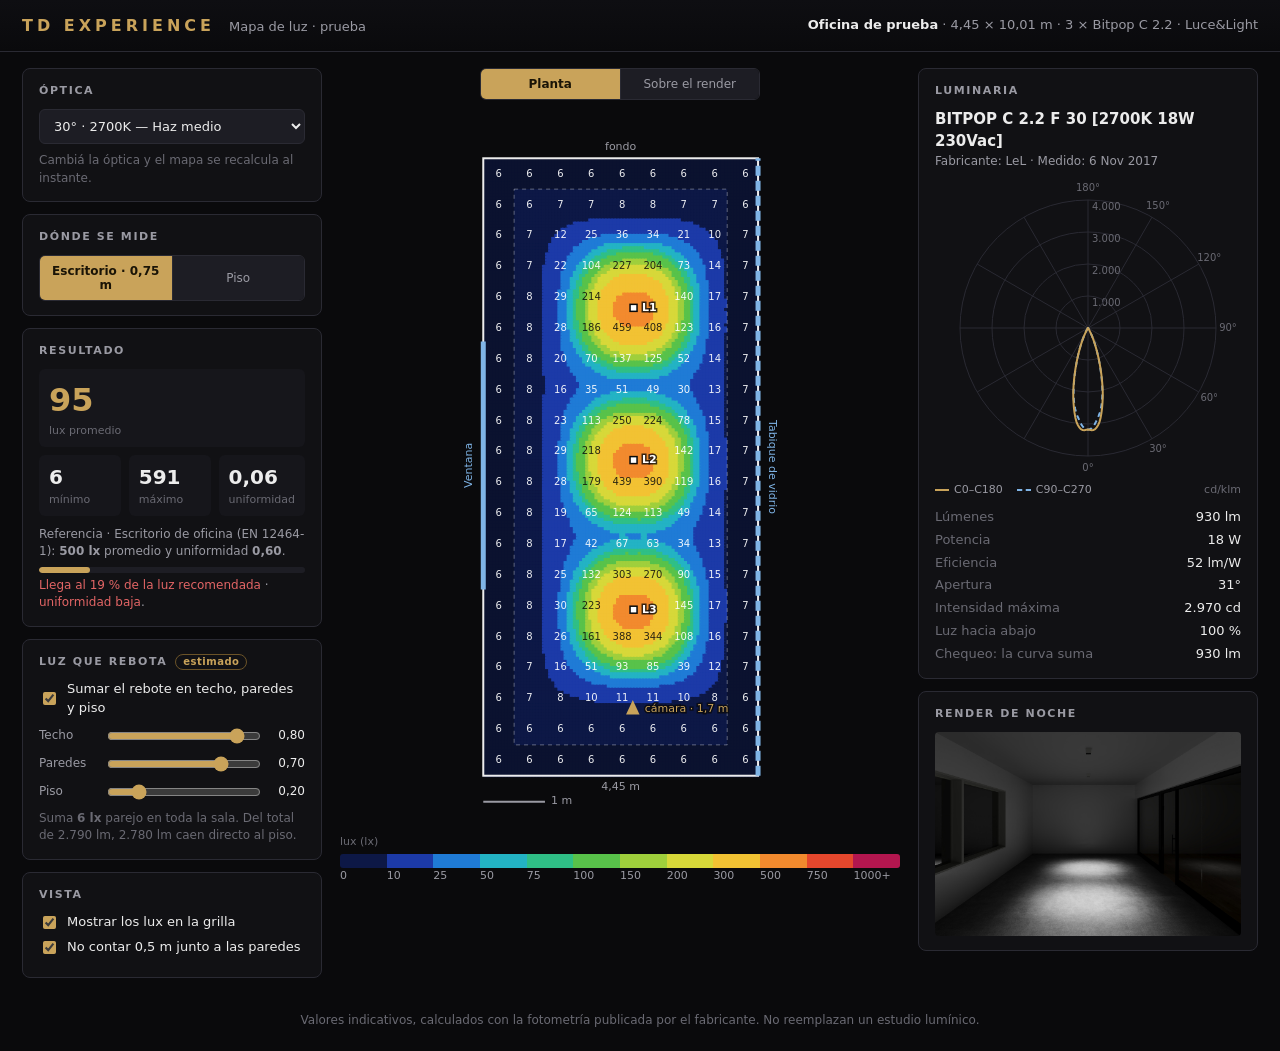
==== mapa-de-luz/index.html @ 8c37c516 "Mapa de luz: escena Oficina Bitpop con ópticas + ficha Fotometría - Herramienta interna /mapa-de-luz" ====
<!DOCTYPE html>
<html lang="es">
<head>
  <meta charset="UTF-8" />
  <meta name="viewport" content="width=device-width, initial-scale=1.0" />
  <title>Mapa de luz · TD Experience</title>
  <link rel="stylesheet" href="css/mapa-de-luz.css" />
</head>
<body>

  <header class="topbar">
    <div class="brand">
      <span class="brand-mark">TD EXPERIENCE</span>
      <span class="brand-sub">Mapa de luz · prueba</span>
    </div>
    <div id="escena-titulo" class="escena-titulo">Cargando escena…</div>
  </header>

  <main class="layout">

    <!-- Controles + resultados -->
    <section class="panel panel-controles">
      <div class="bloque">
        <h2>Óptica</h2>
        <select id="sel-ies"></select>
        <p class="ayuda">Cambiá la óptica y el mapa se recalcula al instante.</p>
      </div>

      <div class="bloque">
        <h2>Dónde se mide</h2>
        <div class="segmentado" id="seg-plano">
          <button data-plano="0.75" class="activo">Escritorio · 0,75 m</button>
          <button data-plano="0">Piso</button>
        </div>
      </div>

      <div class="bloque">
        <h2>Resultado</h2>
        <div class="kpis">
          <div class="kpi kpi-grande"><span class="kpi-num" id="k-prom">—</span><span class="kpi-lbl">lux promedio</span></div>
          <div class="kpi"><span class="kpi-num" id="k-min">—</span><span class="kpi-lbl">mínimo</span></div>
          <div class="kpi"><span class="kpi-num" id="k-max">—</span><span class="kpi-lbl">máximo</span></div>
          <div class="kpi"><span class="kpi-num" id="k-uni">—</span><span class="kpi-lbl">uniformidad</span></div>
        </div>
        <div class="referencia" id="referencia"></div>
      </div>

      <div class="bloque">
        <h2>Luz que rebota <span class="tag">estimado</span></h2>
        <label class="check"><input type="checkbox" id="chk-rebote" checked /> Sumar el rebote en techo, paredes y piso</label>
        <div class="deslizador"><span>Techo</span><input type="range" id="r-techo" min="0.05" max="0.9" step="0.05" /><b id="v-techo"></b></div>
        <div class="deslizador"><span>Paredes</span><input type="range" id="r-paredes" min="0.05" max="0.9" step="0.05" /><b id="v-paredes"></b></div>
        <div class="deslizador"><span>Piso</span><input type="range" id="r-piso" min="0.05" max="0.9" step="0.05" /><b id="v-piso"></b></div>
        <p class="ayuda" id="rebote-info"></p>
      </div>

      <div class="bloque">
        <h2>Vista</h2>
        <label class="check"><input type="checkbox" id="chk-numeros" checked /> Mostrar los lux en la grilla</label>
        <label class="check"><input type="checkbox" id="chk-borde" checked /> No contar 0,5 m junto a las paredes</label>
      </div>
    </section>

    <!-- Planta -->
    <section class="panel panel-mapa">
      <div class="segmentado seg-vista" id="seg-vista">
        <button data-vista="planta" class="activo">Planta</button>
        <button data-vista="render">Sobre el render</button>
      </div>

      <div class="mapa-wrap" id="mapa-wrap">
        <canvas id="mapa"></canvas>
        <div class="tooltip" id="tooltip" hidden></div>
      </div>

      <div class="render-wrap" id="render-wrap" hidden>
        <div class="escenario">
          <img id="compuesto-base" alt="Render de la escena" />
          <canvas id="compuesto"></canvas>
          <div class="switch-app" id="switch-app">
            <button data-capa="render">Render</button>
            <button data-capa="mapa" class="activo">Mapa de luz</button>
          </div>
        </div>
        <div class="render-pie">
          <label class="fondo">Fondo <select id="sel-fondo"></select></label>
          <span id="compuesto-nota"></span>
          <button class="btn-mini btn-oro" id="btn-guardar-app" hidden>Guardar para la app</button>
          <button class="btn-mini" id="btn-descargar">Descargar imagen</button>
        </div>
      </div>

      <div class="leyenda" id="leyenda"></div>
    </section>

    <!-- Ficha de la luminaria + render -->
    <section class="panel panel-ficha">
      <div class="bloque">
        <h2>Luminaria</h2>
        <div class="ficha-nombre" id="f-nombre">—</div>
        <div class="ficha-fab" id="f-fab"></div>
        <canvas id="polar" width="300" height="300"></canvas>
        <div class="polar-leyenda"><span class="c0">C0–C180</span><span class="c90">C90–C270</span><span class="unidad">cd/klm</span></div>
        <dl class="ficha-datos" id="f-datos"></dl>
      </div>

      <div class="bloque">
        <h2>Render de noche</h2>
        <img id="render" alt="Render de la escena solo con las luminarias" hidden />
        <p class="ayuda" id="render-falta" hidden>Guardá el render de noche como <code>mapa-de-luz/escenas/oficina-prueba-noche.jpg</code> y aparece acá para comparar.</p>
      </div>
    </section>

  </main>

  <footer class="pie">
    Valores indicativos, calculados con la fotometría publicada por el fabricante. No reemplazan un estudio lumínico.
  </footer>

  <script src="../js/ies.js"></script>
  <script src="js/mapa-de-luz.js"></script>
</body>
</html>
---- mapa-de-luz/css/mapa-de-luz.css ----
/* Mapa de luz — herramienta interna TD Experience. Misma paleta que el Space Planner. */

:root {
  --bg-0: #0a0a0c;
  --bg-1: #111114;
  --bg-2: #16161b;
  --bg-3: #1d1d24;
  --line: #2a2a33;
  --text: #ececec;
  --text-dim: #9a9aa3;
  --muted: #6a6a73;
  --gold: #c9a35a;
  --gold-dim: #6b5328;
  --blue: #7fb4e6;
  --green: #6cc28e;
  --red: #e26565;
  --radius: 8px;
  font-family: 'Inter', 'Segoe UI', system-ui, -apple-system, sans-serif;
}

* { box-sizing: border-box; }
[hidden] { display: none !important; }

html, body {
  margin: 0;
  background: var(--bg-0);
  color: var(--text);
  font-size: 14px;
  line-height: 1.45;
}

button, select, input { font-family: inherit; }

/* ---------- Topbar ---------- */
.topbar {
  display: flex;
  align-items: center;
  justify-content: space-between;
  gap: 16px;
  padding: 14px 22px;
  background: linear-gradient(180deg, #0e0e12 0%, #0a0a0c 100%);
  border-bottom: 1px solid var(--line);
}
.brand { display: flex; align-items: baseline; gap: 14px; }
.brand-mark { font-size: 16px; letter-spacing: 4px; font-weight: 600; color: var(--gold); }
.brand-sub { color: var(--text-dim); font-size: 13px; }
.escena-titulo { color: var(--text-dim); font-size: 13px; text-align: right; }
.escena-titulo b { color: var(--text); font-weight: 600; }

/* ---------- Layout ---------- */
.layout {
  display: grid;
  grid-template-columns: 300px minmax(0, 1fr) 340px;
  gap: 16px;
  padding: 16px 22px;
  align-items: start;
}
@media (max-width: 1180px) {
  .layout { grid-template-columns: 300px minmax(0, 1fr); }
  .panel-ficha { grid-column: 1 / -1; display: grid; grid-template-columns: 1fr 1fr; gap: 16px; }
}
@media (max-width: 760px) {
  .layout { grid-template-columns: 1fr; }
  .panel-ficha { grid-template-columns: 1fr; }
}

.panel { min-width: 0; }
.bloque {
  background: var(--bg-1);
  border: 1px solid var(--line);
  border-radius: var(--radius);
  padding: 14px 16px;
  margin-bottom: 12px;
}
.bloque h2 {
  margin: 0 0 10px;
  font-size: 11px;
  letter-spacing: 1.6px;
  text-transform: uppercase;
  color: var(--text-dim);
  font-weight: 600;
  display: flex; align-items: center; gap: 8px;
}
.tag {
  font-size: 10px; letter-spacing: .5px; text-transform: none;
  color: var(--gold); border: 1px solid var(--gold-dim); border-radius: 10px; padding: 0 7px;
}
.ayuda { color: var(--muted); font-size: 12px; margin: 8px 0 0; }
.ayuda code { color: var(--text-dim); font-size: 11px; word-break: break-all; }

select {
  width: 100%;
  background: var(--bg-3);
  color: var(--text);
  border: 1px solid var(--line);
  border-radius: 6px;
  padding: 8px 10px;
  font-size: 13px;
}

.segmentado { display: flex; border: 1px solid var(--line); border-radius: 6px; overflow: hidden; }
.segmentado button {
  flex: 1; background: var(--bg-3); color: var(--text-dim); border: 0; padding: 8px 6px;
  font-size: 12px; cursor: pointer;
}
.segmentado button + button { border-left: 1px solid var(--line); }
.segmentado button.activo { background: var(--gold); color: #1a1406; font-weight: 600; }

.check { display: flex; gap: 8px; align-items: center; font-size: 13px; color: var(--text); margin: 6px 0; cursor: pointer; }
.check input { accent-color: var(--gold); }

.deslizador { display: grid; grid-template-columns: 58px 1fr 38px; align-items: center; gap: 8px; margin-top: 8px; font-size: 12px; color: var(--text-dim); }
.deslizador input { accent-color: var(--gold); width: 100%; }
.deslizador b { color: var(--text); font-weight: 500; text-align: right; font-variant-numeric: tabular-nums; }

/* ---------- KPIs ---------- */
.kpis { display: grid; grid-template-columns: repeat(3, 1fr); gap: 8px; }
.kpi { background: var(--bg-2); border-radius: 6px; padding: 8px 10px; display: flex; flex-direction: column; }
.kpi-grande { grid-column: 1 / -1; }
.kpi-num { font-size: 20px; font-weight: 600; font-variant-numeric: tabular-nums; }
.kpi-grande .kpi-num { font-size: 32px; color: var(--gold); }
.kpi-lbl { font-size: 11px; color: var(--muted); }

.referencia { margin-top: 10px; font-size: 12px; color: var(--text-dim); }
.barra { height: 6px; background: var(--bg-3); border-radius: 3px; margin: 6px 0 4px; overflow: hidden; }
.barra > i { display: block; height: 100%; background: var(--gold); border-radius: 3px; }
.referencia .mal { color: var(--red); }
.referencia .bien { color: var(--green); }

/* ---------- Mapa ---------- */
.panel-mapa { display: flex; flex-direction: column; align-items: center; }
.mapa-wrap { position: relative; }
#mapa { display: block; border-radius: 4px; cursor: crosshair; }
.tooltip {
  position: absolute; pointer-events: none; transform: translate(12px, -50%);
  background: rgba(10,10,12,.92); border: 1px solid var(--line); border-radius: 6px;
  padding: 5px 9px; font-size: 12px; white-space: nowrap; font-variant-numeric: tabular-nums;
}
.tooltip b { color: var(--gold); font-size: 14px; }

.leyenda { margin-top: 12px; width: 100%; max-width: 560px; }
.leyenda-barra { display: flex; height: 14px; border-radius: 3px; overflow: hidden; }
.leyenda-barra i { flex: 1; }
.leyenda-nums { display: flex; font-size: 11px; color: var(--text-dim); font-variant-numeric: tabular-nums; }
.leyenda-nums span { flex: 1; text-align: left; }
.leyenda-titulo { font-size: 11px; color: var(--muted); margin-bottom: 4px; }

/* ---------- Sobre el render ---------- */
.seg-vista { width: 280px; margin-bottom: 12px; }
.render-wrap { width: 100%; max-width: 1000px; }
.escenario { position: relative; border-radius: 6px; overflow: hidden; background: #000; }
.escenario img, .escenario canvas { display: block; width: 100%; height: auto; }
.escenario canvas { position: absolute; inset: 0; transition: opacity .6s ease; }
.escenario.ver-render canvas { opacity: 0; }
.switch-app {
  position: absolute; left: 50%; bottom: 14px; transform: translateX(-50%);
  display: flex; gap: 2px; padding: 3px; border-radius: 8px; background: rgba(10,10,12,.82);
}
.switch-app button { background: transparent; color: var(--text); border: 0; border-radius: 6px; padding: 6px 14px; font-size: 12px; cursor: pointer; }
.switch-app button.activo { background: var(--gold); color: #1a1406; font-weight: 600; }
.render-pie { display: flex; justify-content: space-between; align-items: center; gap: 12px; margin-top: 8px; font-size: 12px; color: var(--muted); }
.render-pie .fondo { display: flex; align-items: center; gap: 6px; white-space: nowrap; }
.render-pie .fondo select { width: auto; padding: 4px 8px; font-size: 12px; }
#compuesto-nota { flex: 1; }
#compuesto-nota .falta { color: #d6a44b; }
.btn-mini { background: var(--bg-3); color: var(--text); border: 1px solid var(--line); border-radius: 6px; padding: 6px 10px; font-size: 12px; cursor: pointer; white-space: nowrap; }
.btn-mini:hover { border-color: var(--gold-dim); }
.btn-oro { background: var(--gold); color: #1a1406; border-color: var(--gold); font-weight: 600; }
.btn-oro:hover { border-color: #e0bd72; }
.btn-mini:disabled { opacity: .6; cursor: wait; }

/* ---------- Ficha ---------- */
.ficha-nombre { font-size: 15px; font-weight: 600; }
.ficha-fab { color: var(--text-dim); font-size: 12px; margin-bottom: 8px; }
#polar { display: block; width: 100%; max-width: 300px; height: auto; aspect-ratio: 1; margin: 0 auto; }
.polar-leyenda { display: flex; gap: 14px; font-size: 11px; color: var(--text-dim); margin: 4px 0 10px; }
.polar-leyenda .c0::before, .polar-leyenda .c90::before {
  content: ''; display: inline-block; width: 14px; height: 0; margin-right: 5px; vertical-align: middle;
}
.polar-leyenda .c0::before { border-top: 2px solid var(--gold); }
.polar-leyenda .c90::before { border-top: 2px dashed var(--blue); }
.polar-leyenda .unidad { margin-left: auto; color: var(--muted); }

.ficha-datos { display: grid; grid-template-columns: auto 1fr; gap: 4px 12px; margin: 0; font-size: 13px; }
.ficha-datos dt { color: var(--muted); }
.ficha-datos dd { margin: 0; text-align: right; font-variant-numeric: tabular-nums; }

#render { width: 100%; border-radius: 4px; display: block; }

.pie { color: var(--muted); font-size: 12px; text-align: center; padding: 6px 22px 22px; }

.error { color: var(--red); padding: 20px; }
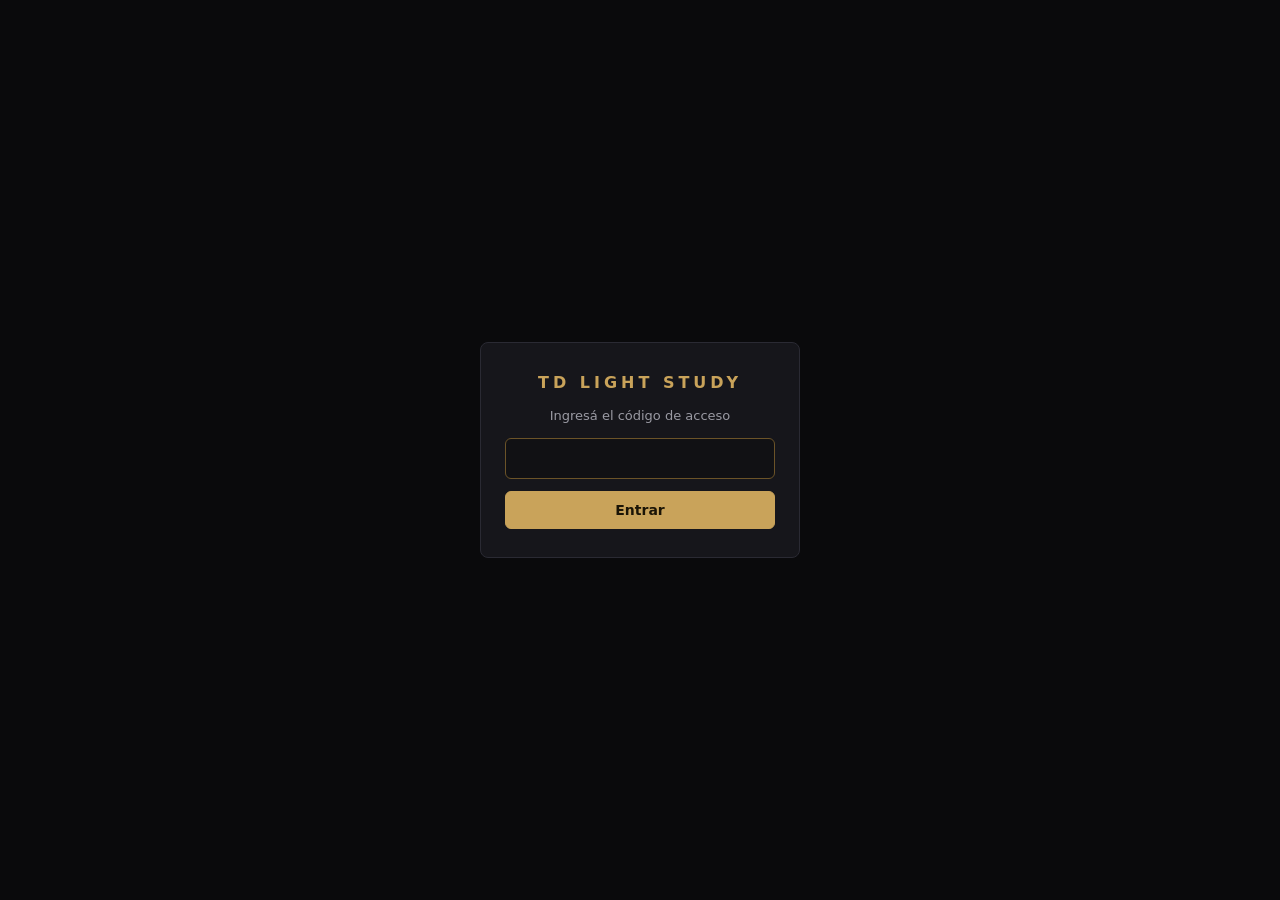
==== commit db8649e5: "TD Light Study: Office 03 con BO 55 + Bitpop, 4 ópticas, paredes y código de acceso - Escena "Colecc" ====
--- a/mapa-de-luz/index.html
+++ b/mapa-de-luz/index.html
@@ -3,15 +3,26 @@
 <head>
   <meta charset="UTF-8" />
   <meta name="viewport" content="width=device-width, initial-scale=1.0" />
-  <title>Mapa de luz · TD Experience</title>
+  <title>TD Light Study · Mapa de luz</title>
   <link rel="stylesheet" href="css/mapa-de-luz.css" />
 </head>
 <body>
 
+  <!-- Código de acceso (solo en la versión publicada; en la compu no se pide) -->
+  <div class="acceso" id="acceso" hidden>
+    <form class="acceso-caja" id="acceso-form" autocomplete="off">
+      <span class="brand-mark">TD LIGHT STUDY</span>
+      <p>Ingresá el código de acceso</p>
+      <input type="password" id="acceso-codigo" aria-label="Código de acceso" autofocus />
+      <button type="submit" class="btn-mini btn-oro">Entrar</button>
+      <p class="acceso-error" id="acceso-error" hidden>Código incorrecto</p>
+    </form>
+  </div>
+
   <header class="topbar">
     <div class="brand">
-      <span class="brand-mark">TD EXPERIENCE</span>
-      <span class="brand-sub">Mapa de luz · prueba</span>
+      <span class="brand-mark">TD LIGHT STUDY</span>
+      <span class="brand-sub">Mapa de luz</span>
     </div>
     <div id="escena-titulo" class="escena-titulo">Cargando escena…</div>
   </header>
@@ -75,15 +86,17 @@
 
       <div class="render-wrap" id="render-wrap" hidden>
         <div class="escenario">
-          <img id="compuesto-base" alt="Render de la escena" />
+          <img id="compuesto-base" alt="Render sin muebles" />
+          <img id="compuesto-muebles" class="capa-muebles" alt="Render con muebles" />
           <canvas id="compuesto"></canvas>
           <div class="switch-app" id="switch-app">
-            <button data-capa="render">Render</button>
+            <button data-capa="muebles">Con muebles</button>
+            <button data-capa="vacio">Sin muebles</button>
             <button data-capa="mapa" class="activo">Mapa de luz</button>
           </div>
         </div>
         <div class="render-pie">
-          <label class="fondo">Fondo <select id="sel-fondo"></select></label>
+          <label class="fondo" hidden>Fondo <select id="sel-fondo"></select></label>
           <span id="compuesto-nota"></span>
           <button class="btn-mini btn-oro" id="btn-guardar-app" hidden>Guardar para la app</button>
           <button class="btn-mini" id="btn-descargar">Descargar imagen</button>
--- a/mapa-de-luz/css/mapa-de-luz.css
+++ b/mapa-de-luz/css/mapa-de-luz.css
@@ -21,6 +21,16 @@
 * { box-sizing: border-box; }
 [hidden] { display: none !important; }
 
+/* ---------- Código de acceso ---------- */
+.acceso { position: fixed; inset: 0; z-index: 100; display: flex; align-items: center; justify-content: center; padding: 16px; background: var(--bg-0); }
+.acceso-caja { display: flex; flex-direction: column; align-items: center; gap: 12px; width: 100%; max-width: 320px; padding: 28px 24px; background: var(--bg-2); border: 1px solid var(--line); border-radius: var(--radius); }
+.acceso-caja p { margin: 0; color: var(--text-dim); font-size: 13px; }
+.acceso-caja input { width: 100%; padding: 10px 12px; font-size: 16px; text-align: center; color: var(--text); background: var(--bg-1); border: 1px solid var(--line); border-radius: 6px; }
+.acceso-caja input:focus { outline: none; border-color: var(--gold-dim); }
+.acceso-caja button { width: 100%; padding: 10px; font-size: 14px; }
+.acceso-caja .acceso-error { color: var(--red); }
+body.bloqueado > :not(.acceso) { display: none; }
+
 html, body {
   margin: 0;
   background: var(--bg-0);
@@ -151,7 +161,10 @@
 .escenario { position: relative; border-radius: 6px; overflow: hidden; background: #000; }
 .escenario img, .escenario canvas { display: block; width: 100%; height: auto; }
 .escenario canvas { position: absolute; inset: 0; transition: opacity .6s ease; }
-.escenario.ver-render canvas { opacity: 0; }
+.escenario.ver-render canvas, .escenario.ver-muebles canvas { opacity: 0; }
+/* Los muebles (IA) van encima del render vacío; si la foto salió con otra proporción, se recorta apenas */
+.escenario img.capa-muebles { position: absolute; inset: 0; height: 100%; object-fit: cover; opacity: 0; transition: opacity .6s ease; }
+.escenario.ver-muebles img.capa-muebles { opacity: 1; }
 .switch-app {
   position: absolute; left: 50%; bottom: 14px; transform: translateX(-50%);
   display: flex; gap: 2px; padding: 3px; border-radius: 8px; background: rgba(10,10,12,.82);
